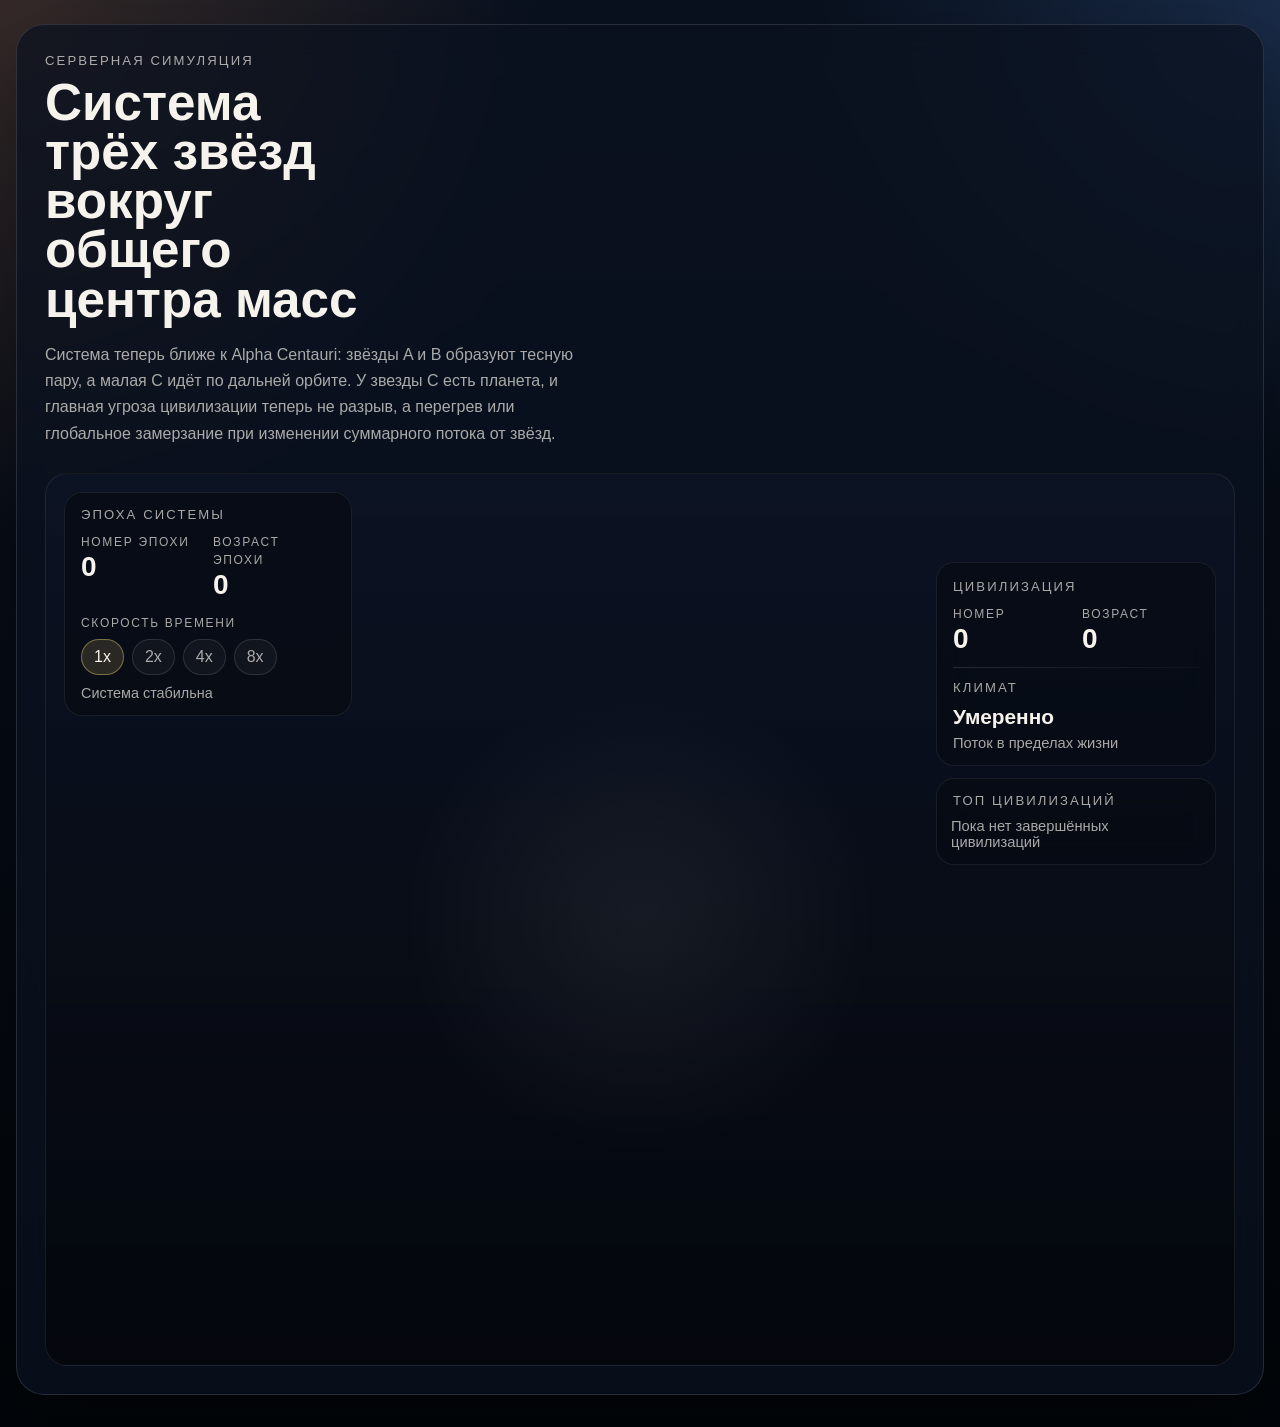
==== index.html @ 6845f2b5 "Move simulation loop to the server" ====
<!doctype html>
<html lang="ru">
  <head>
    <meta charset="UTF-8" />
    <meta name="viewport" content="width=device-width, initial-scale=1.0" />
    <title>Три звезды</title>
    <link rel="stylesheet" href="./styles.css" />
  </head>
  <body>
    <main class="layout">
      <section class="hero">
        <div class="hero-copy">
          <p class="eyebrow">Серверная симуляция</p>
          <h1>Система трёх звёзд вокруг общего центра масс</h1>
          <p class="lead">
            Система теперь ближе к Alpha Centauri: звёзды A и B образуют тесную
            пару, а малая C идёт по дальней орбите. У звезды C есть планета, и
            главная угроза цивилизации теперь не разрыв, а перегрев или глобальное
            замерзание при изменении суммарного потока от звёзд.
          </p>
        </div>

        <div class="scene-frame">
          <canvas id="universe" width="960" height="720" aria-label="Симуляция трёх звёзд"></canvas>
          <div id="civilizationBanner" class="civilization-banner" hidden></div>
          <section class="scene-panel scene-panel-left">
            <p class="eyebrow">Эпоха системы</p>
            <div class="scene-metrics">
              <article class="scene-metric">
                <span class="stat-label">Номер эпохи</span>
                <strong id="epochCount">0</strong>
              </article>
              <article class="scene-metric">
                <span class="stat-label">Возраст эпохи</span>
                <strong id="yearCount">0</strong>
              </article>
            </div>
            <div class="time-controls-block">
              <span class="stat-label">Скорость времени</span>
              <div class="time-controls" aria-label="Скорость времени">
                <button type="button" class="time-button is-active" data-speed="1">1x</button>
                <button type="button" class="time-button" data-speed="2">2x</button>
                <button type="button" class="time-button" data-speed="4">4x</button>
                <button type="button" class="time-button" data-speed="8">8x</button>
              </div>
            </div>
            <p id="systemStatus" class="scene-panel-note">Система стабильна</p>
          </section>
          <aside class="scene-overlay">
            <section class="overlay-card overlay-card-primary">
              <p class="eyebrow">Цивилизация</p>
              <div class="overlay-metrics">
                <article class="overlay-metric">
                  <span class="stat-label">Номер</span>
                  <strong id="civilizationCount">0</strong>
                </article>
                <article class="overlay-metric">
                  <span class="stat-label">Возраст</span>
                  <strong id="civilizationAge">0</strong>
                </article>
              </div>
              <p id="civilizationDeathNotice" class="civilization-death-notice" hidden>Цивилизация мертва</p>
              <div class="overlay-divider"></div>
              <p class="eyebrow">Климат</p>
              <strong id="climateState">Умеренно</strong>
              <p id="climateDetail">Поток в пределах жизни</p>
            </section>
            <section class="overlay-card">
              <p class="eyebrow">Топ Цивилизаций</p>
              <ol id="civilizationRanking" class="epoch-ranking">
                <li class="epoch-ranking-empty">Пока нет завершённых цивилизаций</li>
              </ol>
            </section>
          </aside>
        </div>
      </section>
    </main>

    <script src="./script.js"></script>
  </body>
</html>
---- styles.css ----
:root {
  --bg-top: #09111f;
  --bg-bottom: #020509;
  --panel: rgba(12, 18, 31, 0.74);
  --panel-border: rgba(255, 255, 255, 0.12);
  --text: #f6f3ec;
  --muted: rgba(246, 243, 236, 0.68);
  --accent-a: #f7dd7a;
  --accent-b: #ffb06a;
  --accent-c: #ff6a3d;
}

* {
  box-sizing: border-box;
}

body {
  margin: 0;
  min-height: 100vh;
  font-family: "Avenir Next", "Segoe UI", "Trebuchet MS", sans-serif;
  color: var(--text);
  background:
    radial-gradient(circle at top left, rgba(255, 155, 82, 0.18), transparent 28%),
    radial-gradient(circle at top right, rgba(94, 161, 255, 0.18), transparent 24%),
    linear-gradient(180deg, var(--bg-top), var(--bg-bottom));
}

body::before {
  content: "";
  position: fixed;
  inset: 0;
  pointer-events: none;
  opacity: 0.32;
  background-image:
    radial-gradient(circle at 20% 30%, rgba(255, 255, 255, 0.8) 0 1px, transparent 1.5px),
    radial-gradient(circle at 80% 20%, rgba(255, 255, 255, 0.6) 0 1px, transparent 1.5px),
    radial-gradient(circle at 70% 70%, rgba(255, 255, 255, 0.7) 0 1px, transparent 1.5px),
    radial-gradient(circle at 35% 80%, rgba(255, 255, 255, 0.75) 0 1px, transparent 1.5px);
  background-size: 260px 260px;
}

.layout {
  position: relative;
  width: min(1580px, calc(100vw - 32px));
  margin: 0 auto;
  padding: 24px 0 32px;
}

.hero {
  backdrop-filter: blur(16px);
  background: var(--panel);
  border: 1px solid var(--panel-border);
  border-radius: 28px;
  box-shadow: 0 30px 80px rgba(0, 0, 0, 0.3);
  padding: 28px;
}

.hero-copy {
  max-width: 720px;
}

.eyebrow {
  margin: 0 0 10px;
  font-size: 0.82rem;
  letter-spacing: 0.16em;
  text-transform: uppercase;
  color: var(--muted);
}

h1,
h2,
h3 {
  margin: 0;
  font-family: "Arial Rounded MT Bold", "Avenir Next Condensed", "Trebuchet MS", sans-serif;
  font-weight: 700;
}

h1 {
  max-width: 12ch;
  font-size: clamp(2.4rem, 4vw, 4.6rem);
  line-height: 0.96;
}

.lead {
  margin: 18px 0 0;
  max-width: 62ch;
  font-size: 1rem;
  line-height: 1.65;
  color: var(--muted);
}

.stat-label {
  font-size: 0.75rem;
  letter-spacing: 0.14em;
  text-transform: uppercase;
  color: var(--muted);
}

.scene-frame {
  position: relative;
  margin-top: 26px;
  border-radius: 22px;
  overflow: hidden;
  background:
    radial-gradient(circle at 50% 50%, rgba(255, 255, 255, 0.06), transparent 32%),
    linear-gradient(180deg, rgba(14, 21, 39, 0.7), rgba(4, 7, 12, 0.95));
  border: 1px solid rgba(255, 255, 255, 0.08);
}

#universe {
  display: block;
  width: 100%;
  aspect-ratio: 4 / 3;
}

.scene-overlay {
  position: absolute;
  top: 88px;
  right: 18px;
  display: grid;
  gap: 12px;
  width: min(280px, calc(100% - 36px));
}

.civilization-banner {
  position: absolute;
  top: 18px;
  left: 50%;
  z-index: 3;
  width: min(460px, calc(100% - 180px));
  padding: 14px 18px;
  border-radius: 999px;
  background: rgba(7, 11, 19, 0.82);
  border: 1px solid rgba(255, 255, 255, 0.12);
  backdrop-filter: blur(12px);
  text-align: center;
  font-size: 0.98rem;
  color: var(--text);
  box-shadow: 0 16px 40px rgba(0, 0, 0, 0.28);
  transform: translateX(-50%);
}

.scene-panel {
  position: absolute;
  z-index: 2;
  border-radius: 18px;
  background: rgba(7, 11, 19, 0.74);
  border: 1px solid rgba(255, 255, 255, 0.08);
  backdrop-filter: blur(12px);
}

.scene-panel-left {
  top: 18px;
  left: 18px;
  width: min(288px, calc(100% - 36px));
  padding: 14px 16px;
}

.scene-metrics {
  display: grid;
  grid-template-columns: repeat(2, minmax(0, 1fr));
  gap: 10px;
}

.scene-metric {
  min-width: 0;
}

.scene-metric strong,
.overlay-card .overlay-metric strong {
  display: block;
  margin-top: 4px;
  font-family: "Arial Rounded MT Bold", "Avenir Next Condensed", "Trebuchet MS", sans-serif;
  font-size: 1.75rem;
  line-height: 0.95;
}

.scene-panel-note {
  margin: 10px 0 0;
  color: var(--muted);
  font-size: 0.9rem;
}

.time-controls-block {
  margin-top: 14px;
}

.time-controls {
  display: inline-flex;
  gap: 8px;
  margin-top: 8px;
}

.time-button {
  padding: 8px 12px;
  border: 1px solid rgba(255, 255, 255, 0.12);
  border-radius: 999px;
  background: rgba(255, 255, 255, 0.04);
  color: var(--muted);
  font: inherit;
  cursor: pointer;
  transition:
    color 160ms ease,
    border-color 160ms ease,
    background 160ms ease;
}

.time-button.is-active {
  color: var(--text);
  border-color: rgba(247, 221, 122, 0.4);
  background: rgba(247, 221, 122, 0.14);
}

.civilization-banner.is-burn {
  border-color: rgba(255, 132, 72, 0.42);
  box-shadow: 0 16px 40px rgba(255, 132, 72, 0.16);
}

.civilization-banner.is-freeze {
  border-color: rgba(145, 209, 255, 0.42);
  box-shadow: 0 16px 40px rgba(145, 209, 255, 0.16);
}

.civilization-banner.is-rebirth {
  border-color: rgba(247, 221, 122, 0.42);
  box-shadow: 0 16px 40px rgba(247, 221, 122, 0.16);
}

.overlay-card {
  padding: 14px 16px;
  border-radius: 18px;
  background: rgba(7, 11, 19, 0.7);
  border: 1px solid rgba(255, 255, 255, 0.08);
  backdrop-filter: blur(12px);
}

.overlay-card strong {
  display: block;
  margin-top: 2px;
  font-family: "Arial Rounded MT Bold", "Avenir Next Condensed", "Trebuchet MS", sans-serif;
  font-size: 1.3rem;
}

.overlay-card-primary {
  padding-top: 16px;
}

.overlay-metrics {
  display: grid;
  grid-template-columns: repeat(2, minmax(0, 1fr));
  gap: 12px;
  margin-top: 2px;
}

.overlay-divider {
  height: 1px;
  margin: 14px 0 12px;
  background: linear-gradient(90deg, rgba(255, 255, 255, 0.12), rgba(255, 255, 255, 0.03));
}

.civilization-death-notice {
  margin: 12px 0 0;
  padding: 9px 12px;
  border-radius: 999px;
  background: rgba(255, 96, 72, 0.12);
  border: 1px solid rgba(255, 96, 72, 0.22);
  color: #ffd6ce;
  font-size: 0.84rem;
  letter-spacing: 0.04em;
  text-transform: uppercase;
}

.overlay-card p:last-child {
  margin: 6px 0 0;
  color: var(--muted);
  font-size: 0.92rem;
}

.epoch-ranking {
  margin: 0;
  padding-left: 20px;
  display: grid;
  gap: 10px;
  color: var(--muted);
  font-size: 0.92rem;
}

.epoch-ranking li::marker {
  color: rgba(255, 255, 255, 0.55);
  font-variant-numeric: tabular-nums;
}

.epoch-ranking-empty {
  list-style: none;
  margin-left: -22px;
}

.epoch-ranking strong {
  color: var(--text);
  font-weight: 700;
}

.epoch-ranking p,
.epoch-ranking span {
  display: block;
}

.epoch-ranking p {
  margin: 4px 0 0;
  color: var(--text);
  font-size: 0.88rem;
}

.epoch-ranking span {
  margin-top: 3px;
  color: var(--muted);
  font-size: 0.82rem;
}

@media (max-width: 1080px) {
  .hero {
    padding: 22px;
  }
}

@media (max-width: 640px) {
  .layout {
    width: min(100vw - 20px, 100%);
    padding: 10px 0 24px;
  }

  .hero {
    border-radius: 22px;
  }

  h1 {
    font-size: 2.35rem;
  }

  .scene-overlay {
    position: static;
    width: 100%;
    margin: 12px 0 0;
  }

  .civilization-banner {
    top: 14px;
    width: min(calc(100% - 24px), 460px);
  }

  .scene-panel-left {
    top: 14px;
    left: 14px;
    width: min(248px, calc(100% - 28px));
    padding: 12px 14px;
  }

  .scene-metrics,
  .overlay-metrics {
    grid-template-columns: 1fr;
    gap: 8px;
  }

  .time-controls {
    flex-wrap: wrap;
  }
}
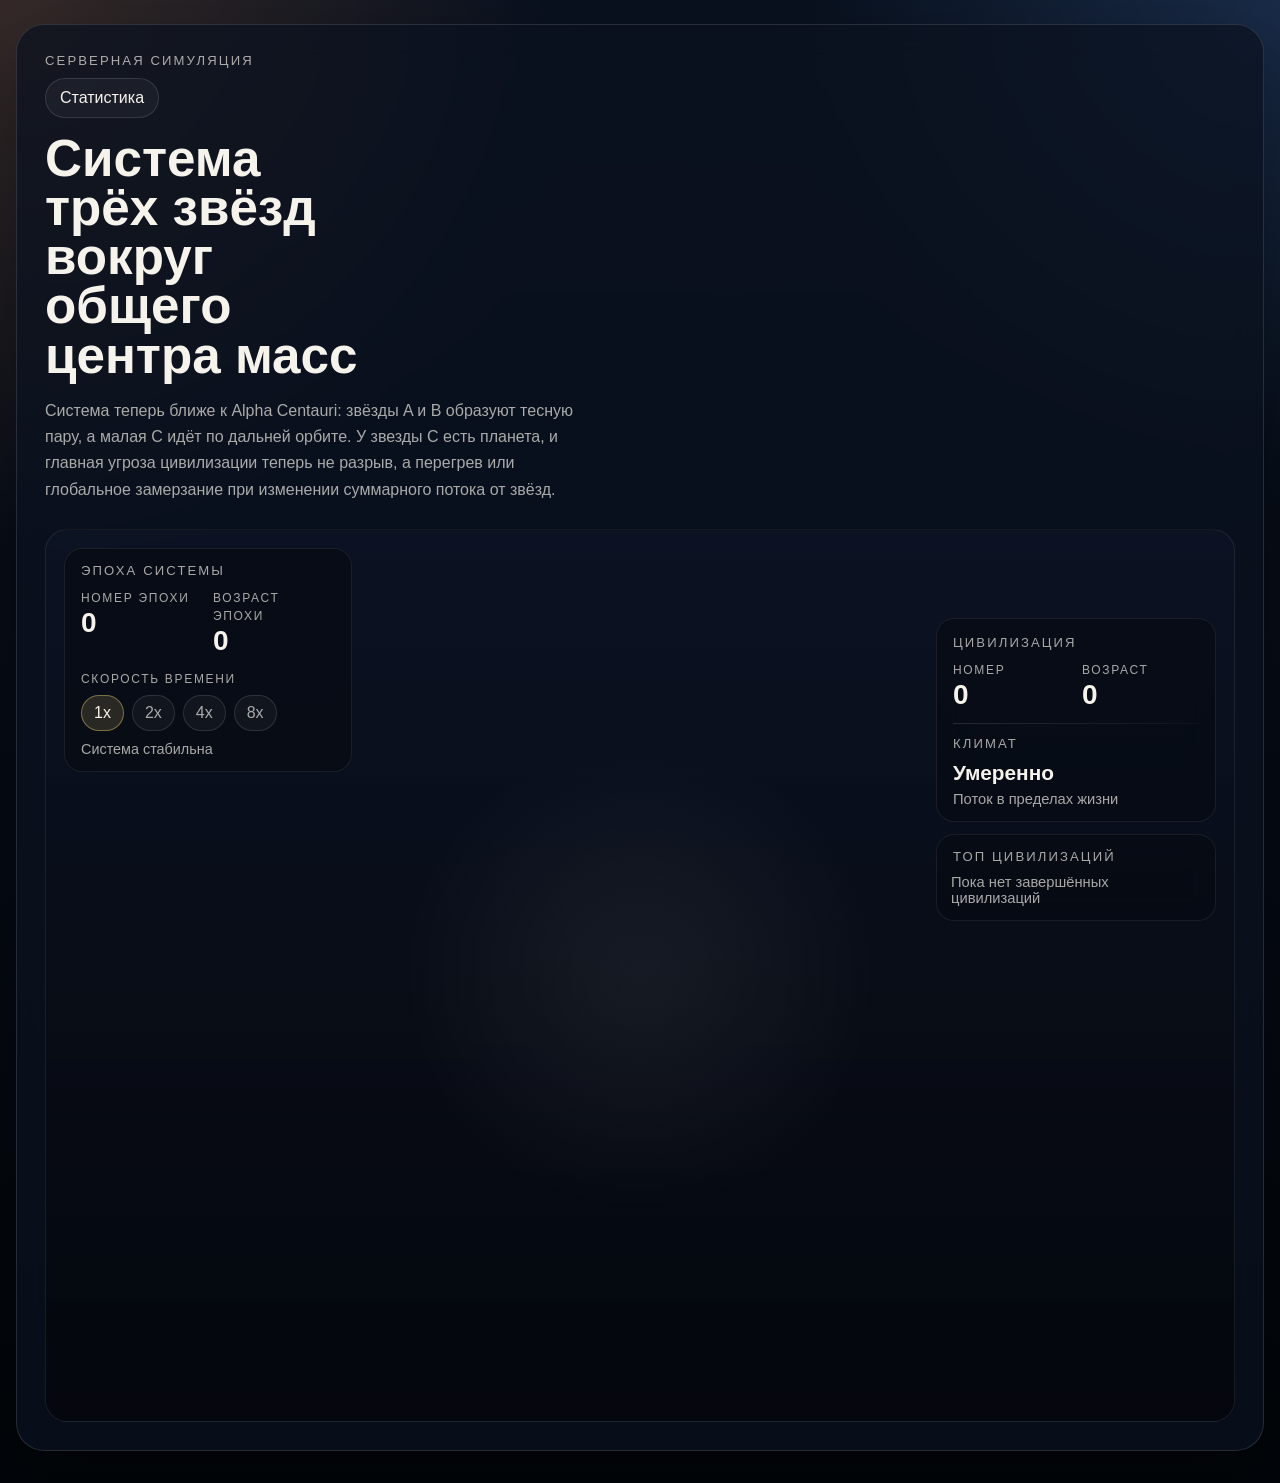
==== commit 8949710d: "Add server stats dashboard" ====
--- a/index.html
+++ b/index.html
@@ -11,6 +11,9 @@
       <section class="hero">
         <div class="hero-copy">
           <p class="eyebrow">Серверная симуляция</p>
+          <div class="page-actions page-actions-inline">
+            <a class="nav-link" href="/stats">Статистика</a>
+          </div>
           <h1>Система трёх звёзд вокруг общего центра масс</h1>
           <p class="lead">
             Система теперь ближе к Alpha Centauri: звёзды A и B образуют тесную
--- a/styles.css
+++ b/styles.css
@@ -258,6 +258,259 @@
   background: linear-gradient(90deg, rgba(255, 255, 255, 0.12), rgba(255, 255, 255, 0.03));
 }
 
+.page-header {
+  display: flex;
+  align-items: flex-start;
+  justify-content: space-between;
+  gap: 18px;
+}
+
+.page-header-copy {
+  max-width: 760px;
+}
+
+.page-actions {
+  display: flex;
+  align-items: center;
+  gap: 10px;
+}
+
+.page-actions-inline {
+  margin-bottom: 16px;
+  justify-content: flex-start;
+}
+
+.nav-link {
+  display: inline-flex;
+  align-items: center;
+  justify-content: center;
+  min-height: 40px;
+  padding: 8px 14px;
+  border-radius: 999px;
+  border: 1px solid rgba(255, 255, 255, 0.12);
+  background: rgba(255, 255, 255, 0.04);
+  color: var(--text);
+  text-decoration: none;
+  transition:
+    color 160ms ease,
+    border-color 160ms ease,
+    background 160ms ease;
+}
+
+.nav-link:hover,
+.time-button:hover {
+  color: var(--text);
+  border-color: rgba(247, 221, 122, 0.36);
+  background: rgba(247, 221, 122, 0.12);
+}
+
+.stats-shell {
+  display: grid;
+  gap: 22px;
+}
+
+.stats-grid {
+  display: grid;
+  grid-template-columns: repeat(4, minmax(0, 1fr));
+  gap: 14px;
+}
+
+.stats-card {
+  padding: 18px;
+  border-radius: 20px;
+  background: rgba(7, 11, 19, 0.66);
+  border: 1px solid rgba(255, 255, 255, 0.08);
+  backdrop-filter: blur(12px);
+}
+
+.stats-card strong {
+  display: block;
+  margin-top: 8px;
+  font-family: "Arial Rounded MT Bold", "Avenir Next Condensed", "Trebuchet MS", sans-serif;
+  font-size: clamp(1.9rem, 3vw, 2.8rem);
+  line-height: 0.95;
+}
+
+.stats-split {
+  display: grid;
+  grid-template-columns: repeat(2, minmax(0, 1fr));
+  gap: 14px;
+}
+
+.stats-detail-card {
+  min-height: 142px;
+}
+
+.stats-detail {
+  margin: 12px 0 0;
+  color: var(--muted);
+  line-height: 1.5;
+}
+
+.stats-panel {
+  padding: 18px;
+}
+
+.stats-panel-header {
+  display: flex;
+  align-items: flex-start;
+  justify-content: space-between;
+  gap: 12px;
+}
+
+.stats-generated {
+  margin: 8px 0 0;
+  color: var(--muted);
+}
+
+.reason-list {
+  display: grid;
+  gap: 10px;
+}
+
+.reason-item {
+  padding: 14px;
+  border-radius: 16px;
+  background: rgba(255, 255, 255, 0.035);
+  border: 1px solid rgba(255, 255, 255, 0.07);
+}
+
+.reason-item-head {
+  display: flex;
+  align-items: flex-start;
+  justify-content: space-between;
+  gap: 12px;
+}
+
+.reason-item-head strong {
+  font-size: 1rem;
+  line-height: 1.4;
+}
+
+.reason-item-head span {
+  display: inline-flex;
+  align-items: center;
+  justify-content: center;
+  min-width: 34px;
+  min-height: 34px;
+  padding: 0 10px;
+  border-radius: 999px;
+  background: rgba(247, 221, 122, 0.12);
+  color: var(--accent-a);
+  font-family: "Arial Rounded MT Bold", "Avenir Next Condensed", "Trebuchet MS", sans-serif;
+}
+
+.reason-item p {
+  margin: 8px 0 0;
+  color: var(--muted);
+}
+
+.epoch-history {
+  display: grid;
+  gap: 14px;
+}
+
+.epoch-record {
+  padding: 16px;
+  border-radius: 18px;
+  background:
+    radial-gradient(circle at top right, rgba(255, 176, 106, 0.08), transparent 32%),
+    rgba(255, 255, 255, 0.03);
+  border: 1px solid rgba(255, 255, 255, 0.08);
+}
+
+.epoch-record-head {
+  display: flex;
+  align-items: flex-start;
+  justify-content: space-between;
+  gap: 12px;
+}
+
+.epoch-record-head strong {
+  margin-top: 2px;
+  display: block;
+  font-size: 1.45rem;
+}
+
+.epoch-badge {
+  display: inline-flex;
+  align-items: center;
+  justify-content: center;
+  min-height: 34px;
+  padding: 6px 12px;
+  border-radius: 999px;
+  background: rgba(255, 255, 255, 0.05);
+  color: var(--muted);
+}
+
+.epoch-record-reason {
+  margin: 12px 0 0;
+  font-size: 1rem;
+}
+
+.epoch-civilizations {
+  display: grid;
+  grid-template-columns: repeat(auto-fit, minmax(180px, 1fr));
+  gap: 10px;
+  margin-top: 14px;
+}
+
+.epoch-civilization {
+  padding: 12px;
+  border-radius: 14px;
+  background: rgba(7, 11, 19, 0.6);
+  border: 1px solid rgba(255, 255, 255, 0.06);
+}
+
+.epoch-civilization strong {
+  display: block;
+  font-size: 1rem;
+}
+
+.epoch-civilization span {
+  display: block;
+  margin-top: 4px;
+  color: var(--accent-a);
+}
+
+.epoch-civilization p {
+  margin: 8px 0 0;
+  color: var(--muted);
+  line-height: 1.45;
+}
+
+.stats-empty {
+  margin: 0;
+  color: var(--muted);
+  line-height: 1.6;
+}
+
+@media (max-width: 1080px) {
+  .stats-grid {
+    grid-template-columns: repeat(2, minmax(0, 1fr));
+  }
+
+  .stats-split {
+    grid-template-columns: 1fr;
+  }
+}
+
+@media (max-width: 760px) {
+  .page-header {
+    flex-direction: column;
+  }
+
+  .page-actions {
+    width: 100%;
+    justify-content: flex-start;
+    flex-wrap: wrap;
+  }
+
+  .stats-grid {
+    grid-template-columns: 1fr;
+  }
+}
+
 .civilization-death-notice {
   margin: 12px 0 0;
   padding: 9px 12px;
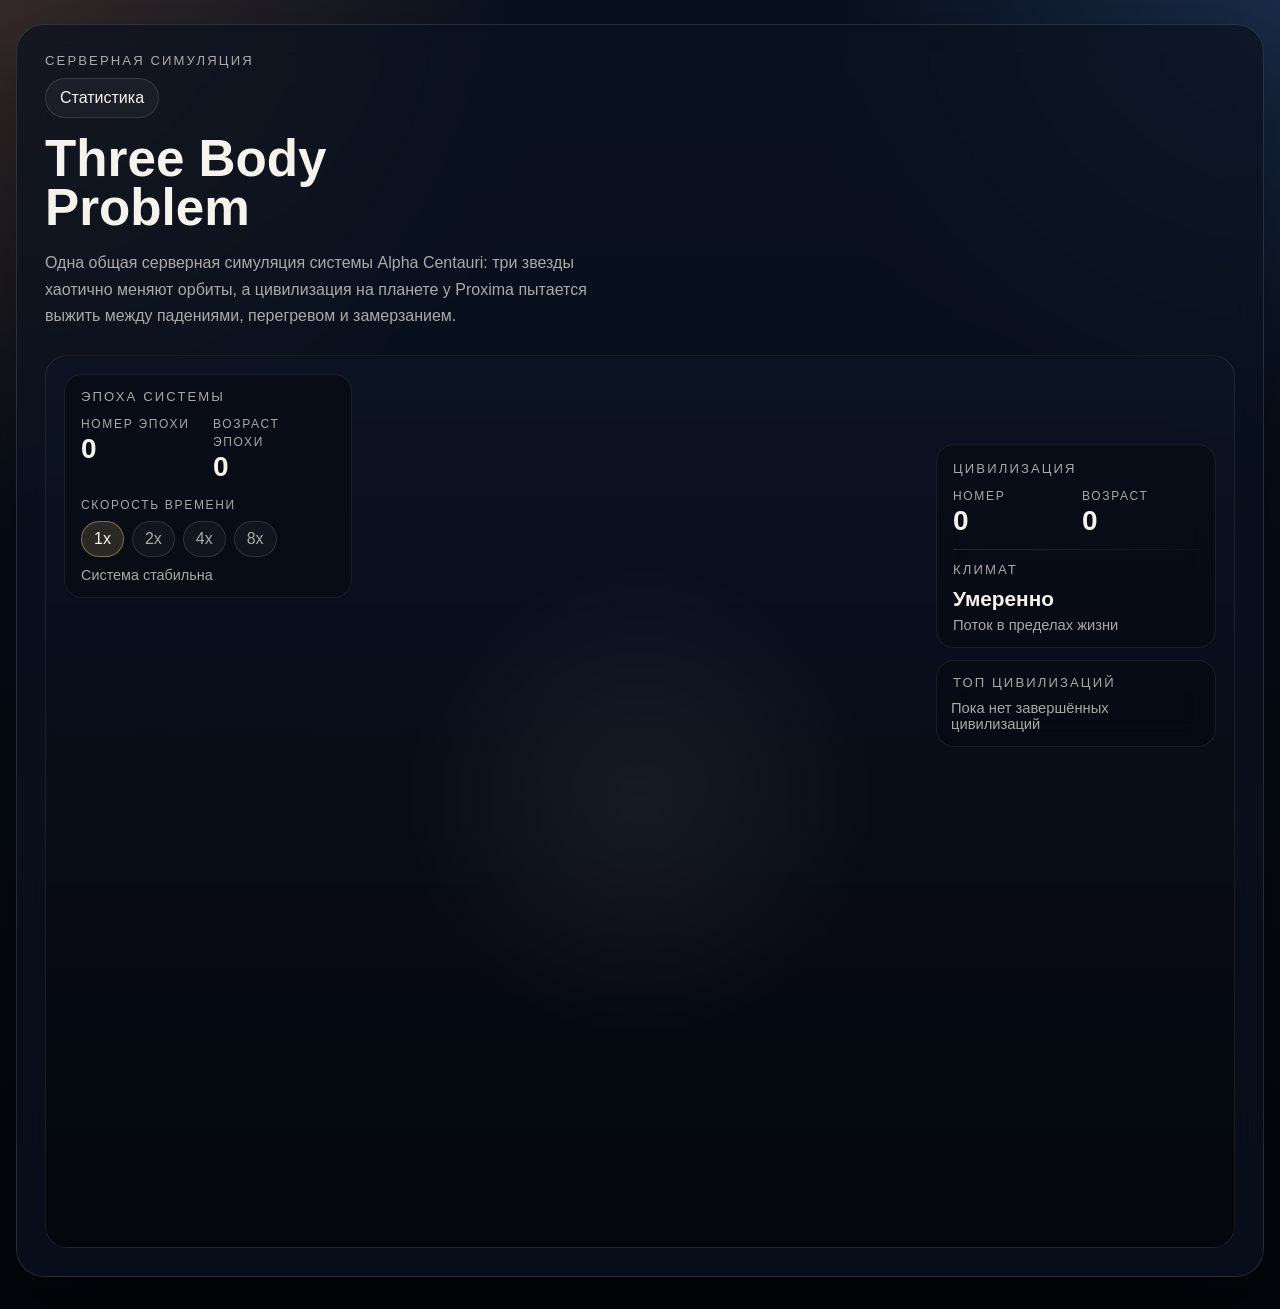
==== commit 96579ab5: "Rename main page to Three Body Problem" ====
--- a/index.html
+++ b/index.html
@@ -3,7 +3,7 @@
   <head>
     <meta charset="UTF-8" />
     <meta name="viewport" content="width=device-width, initial-scale=1.0" />
-    <title>Три звезды</title>
+    <title>Three Body Problem</title>
     <link rel="stylesheet" href="./styles.css" />
   </head>
   <body>
@@ -14,12 +14,11 @@
           <div class="page-actions page-actions-inline">
             <a class="nav-link" href="/stats">Статистика</a>
           </div>
-          <h1>Система трёх звёзд вокруг общего центра масс</h1>
+          <h1>Three Body Problem</h1>
           <p class="lead">
-            Система теперь ближе к Alpha Centauri: звёзды A и B образуют тесную
-            пару, а малая C идёт по дальней орбите. У звезды C есть планета, и
-            главная угроза цивилизации теперь не разрыв, а перегрев или глобальное
-            замерзание при изменении суммарного потока от звёзд.
+            Одна общая серверная симуляция системы Alpha Centauri: три звезды
+            хаотично меняют орбиты, а цивилизация на планете у Proxima пытается
+            выжить между падениями, перегревом и замерзанием.
           </p>
         </div>
 
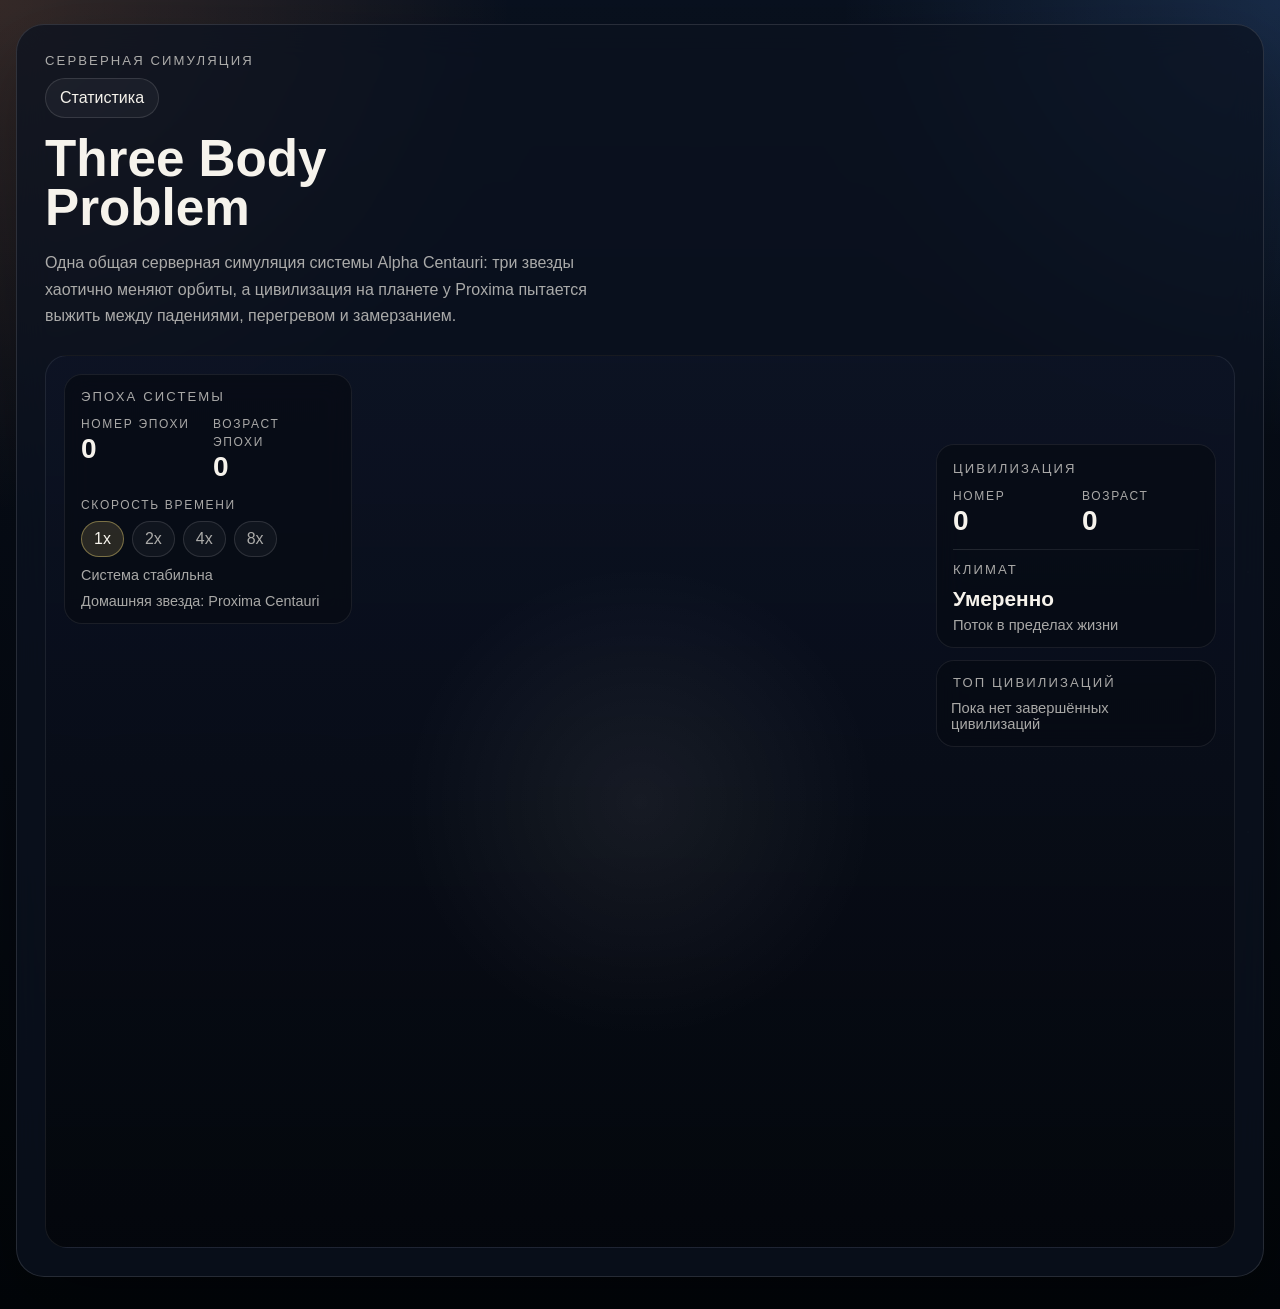
==== commit 0d1d5107: "Add random home star selection" ====
--- a/index.html
+++ b/index.html
@@ -47,6 +47,7 @@
               </div>
             </div>
             <p id="systemStatus" class="scene-panel-note">Система стабильна</p>
+            <p id="homeStarLabel" class="scene-panel-note">Домашняя звезда: Proxima Centauri</p>
           </section>
           <aside class="scene-overlay">
             <section class="overlay-card overlay-card-primary">
--- a/styles.css
+++ b/styles.css
@@ -448,6 +448,14 @@
   font-size: 1rem;
 }
 
+.epoch-record-host {
+  margin: 10px 0 0;
+  color: var(--accent-a);
+  font-size: 0.9rem;
+  letter-spacing: 0.04em;
+  text-transform: uppercase;
+}
+
 .epoch-civilizations {
   display: grid;
   grid-template-columns: repeat(auto-fit, minmax(180px, 1fr));
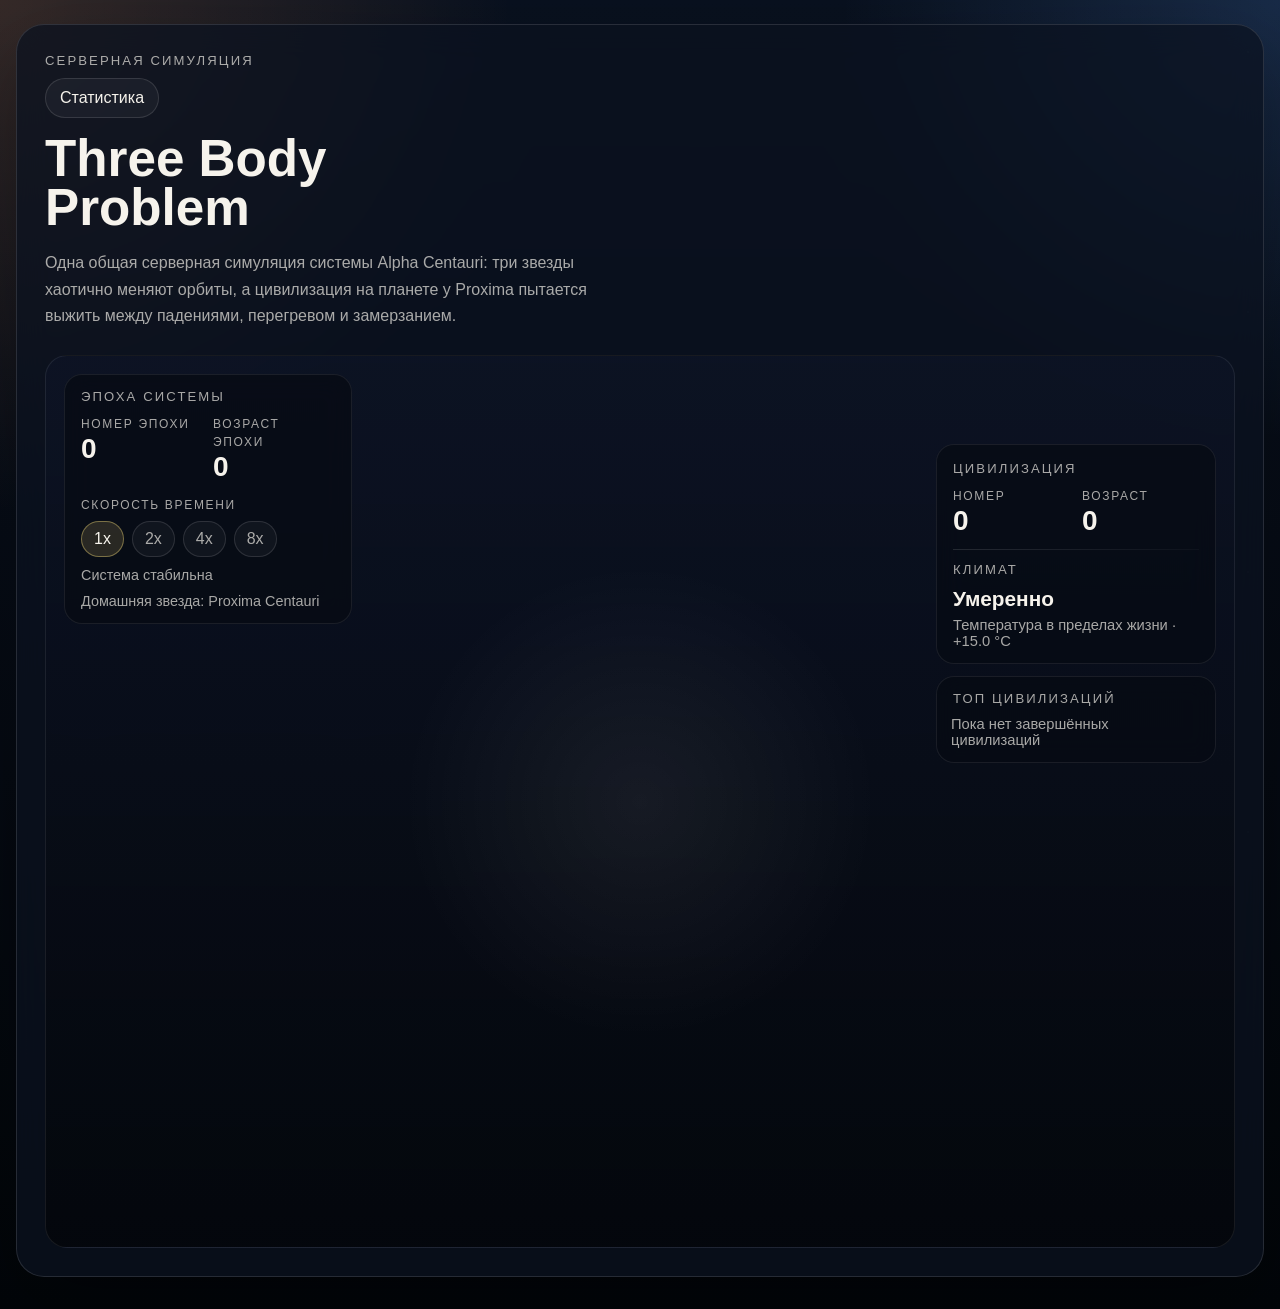
==== commit 2e9f1ea5: "Show climate in Celsius" ====
--- a/index.html
+++ b/index.html
@@ -66,7 +66,7 @@
               <div class="overlay-divider"></div>
               <p class="eyebrow">Климат</p>
               <strong id="climateState">Умеренно</strong>
-              <p id="climateDetail">Поток в пределах жизни</p>
+              <p id="climateDetail">Температура в пределах жизни · +15.0 °C</p>
             </section>
             <section class="overlay-card">
               <p class="eyebrow">Топ Цивилизаций</p>
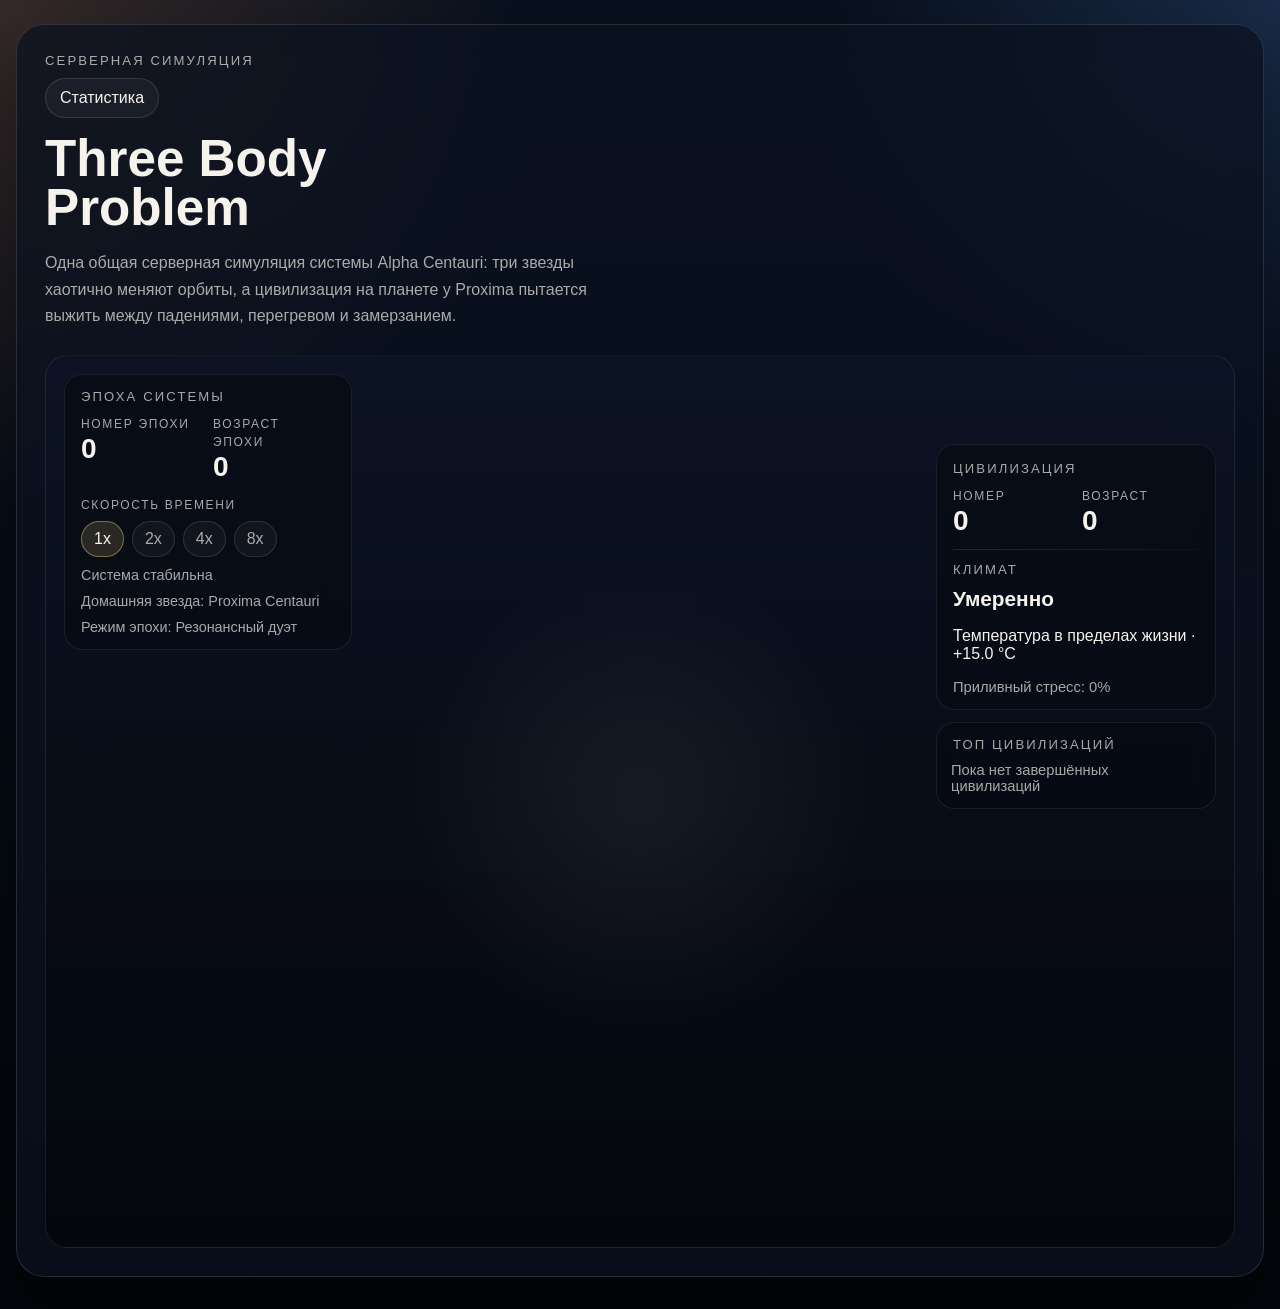
==== commit e3b34437: "Add orbital regimes companion body and tidal stress" ====
--- a/index.html
+++ b/index.html
@@ -48,6 +48,7 @@
             </div>
             <p id="systemStatus" class="scene-panel-note">Система стабильна</p>
             <p id="homeStarLabel" class="scene-panel-note">Домашняя звезда: Proxima Centauri</p>
+            <p id="regimeLabel" class="scene-panel-note">Режим эпохи: Резонансный дуэт</p>
           </section>
           <aside class="scene-overlay">
             <section class="overlay-card overlay-card-primary">
@@ -67,6 +68,7 @@
               <p class="eyebrow">Климат</p>
               <strong id="climateState">Умеренно</strong>
               <p id="climateDetail">Температура в пределах жизни · +15.0 °C</p>
+              <p id="tidalStressLabel">Приливный стресс: 0%</p>
             </section>
             <section class="overlay-card">
               <p class="eyebrow">Топ Цивилизаций</p>
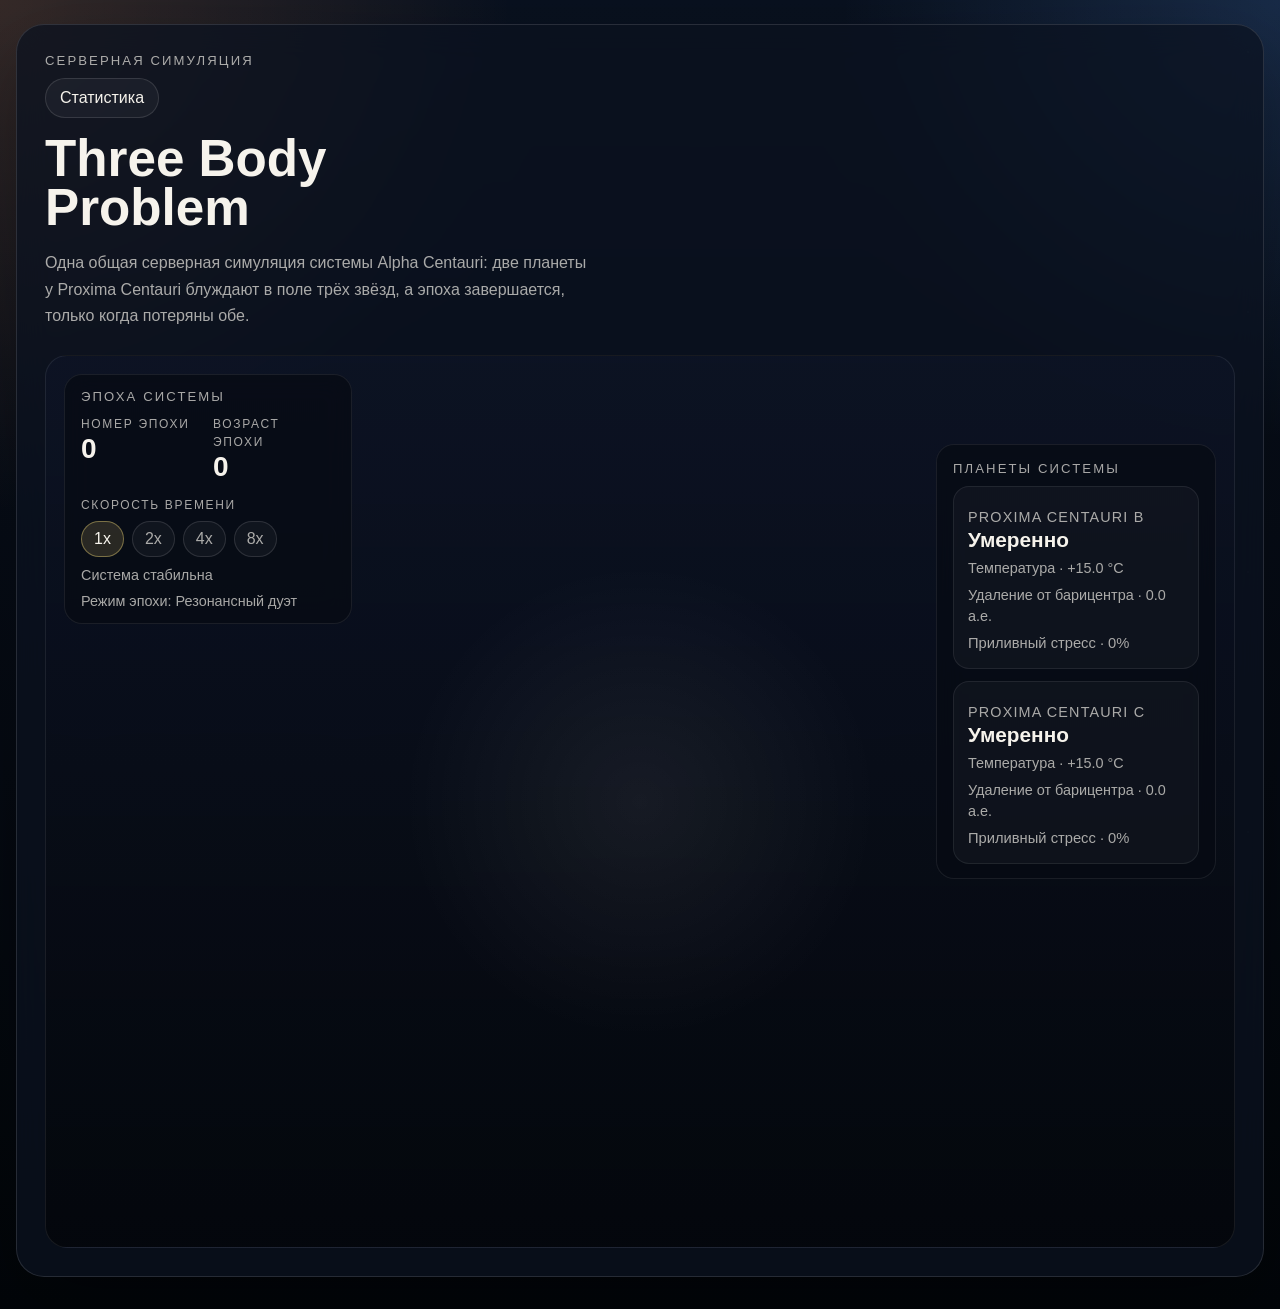
==== commit bb2c7432: "Switch main page to dual-planet observer mode" ====
--- a/index.html
+++ b/index.html
@@ -16,15 +16,14 @@
           </div>
           <h1>Three Body Problem</h1>
           <p class="lead">
-            Одна общая серверная симуляция системы Alpha Centauri: три звезды
-            хаотично меняют орбиты, а цивилизация на планете у Proxima пытается
-            выжить между падениями, перегревом и замерзанием.
+            Одна общая серверная симуляция системы Alpha Centauri: две планеты
+            у Proxima Centauri блуждают в поле трёх звёзд, а эпоха завершается,
+            только когда потеряны обе.
           </p>
         </div>
 
         <div class="scene-frame">
           <canvas id="universe" width="960" height="720" aria-label="Симуляция трёх звёзд"></canvas>
-          <div id="civilizationBanner" class="civilization-banner" hidden></div>
           <section class="scene-panel scene-panel-left">
             <p class="eyebrow">Эпоха системы</p>
             <div class="scene-metrics">
@@ -47,34 +46,27 @@
               </div>
             </div>
             <p id="systemStatus" class="scene-panel-note">Система стабильна</p>
-            <p id="homeStarLabel" class="scene-panel-note">Домашняя звезда: Proxima Centauri</p>
             <p id="regimeLabel" class="scene-panel-note">Режим эпохи: Резонансный дуэт</p>
           </section>
           <aside class="scene-overlay">
             <section class="overlay-card overlay-card-primary">
-              <p class="eyebrow">Цивилизация</p>
-              <div class="overlay-metrics">
-                <article class="overlay-metric">
-                  <span class="stat-label">Номер</span>
-                  <strong id="civilizationCount">0</strong>
+              <p class="eyebrow">Планеты системы</p>
+              <div class="planet-readouts">
+                <article class="planet-readout">
+                  <p class="planet-readout-title">Proxima Centauri b</p>
+                  <strong id="planetBClimateState">Умеренно</strong>
+                  <p id="planetBClimateDetail">Температура · +15.0 °C</p>
+                  <p id="planetBDistance">Удаление от барицентра · 0.0 а.е.</p>
+                  <p id="planetBStress">Приливный стресс · 0%</p>
                 </article>
-                <article class="overlay-metric">
-                  <span class="stat-label">Возраст</span>
-                  <strong id="civilizationAge">0</strong>
+                <article class="planet-readout">
+                  <p class="planet-readout-title">Proxima Centauri c</p>
+                  <strong id="planetCClimateState">Умеренно</strong>
+                  <p id="planetCClimateDetail">Температура · +15.0 °C</p>
+                  <p id="planetCDistance">Удаление от барицентра · 0.0 а.е.</p>
+                  <p id="planetCStress">Приливный стресс · 0%</p>
                 </article>
               </div>
-              <p id="civilizationDeathNotice" class="civilization-death-notice" hidden>Цивилизация мертва</p>
-              <div class="overlay-divider"></div>
-              <p class="eyebrow">Климат</p>
-              <strong id="climateState">Умеренно</strong>
-              <p id="climateDetail">Температура в пределах жизни · +15.0 °C</p>
-              <p id="tidalStressLabel">Приливный стресс: 0%</p>
-            </section>
-            <section class="overlay-card">
-              <p class="eyebrow">Топ Цивилизаций</p>
-              <ol id="civilizationRanking" class="epoch-ranking">
-                <li class="epoch-ranking-empty">Пока нет завершённых цивилизаций</li>
-              </ol>
             </section>
           </aside>
         </div>
--- a/styles.css
+++ b/styles.css
@@ -245,6 +245,39 @@
   padding-top: 16px;
 }
 
+.planet-readouts {
+  display: grid;
+  gap: 12px;
+}
+
+.planet-readout {
+  padding: 14px;
+  border-radius: 16px;
+  background: rgba(255, 255, 255, 0.035);
+  border: 1px solid rgba(255, 255, 255, 0.08);
+}
+
+.planet-readout-title {
+  margin: 0 0 8px;
+  font-size: 0.86rem;
+  letter-spacing: 0.08em;
+  text-transform: uppercase;
+  color: var(--muted);
+}
+
+.planet-readout strong {
+  display: block;
+  margin-top: 0;
+}
+
+.planet-readout p:last-child,
+.planet-readout p {
+  margin: 6px 0 0;
+  color: var(--muted);
+  font-size: 0.9rem;
+  line-height: 1.45;
+}
+
 .overlay-metrics {
   display: grid;
   grid-template-columns: repeat(2, minmax(0, 1fr));
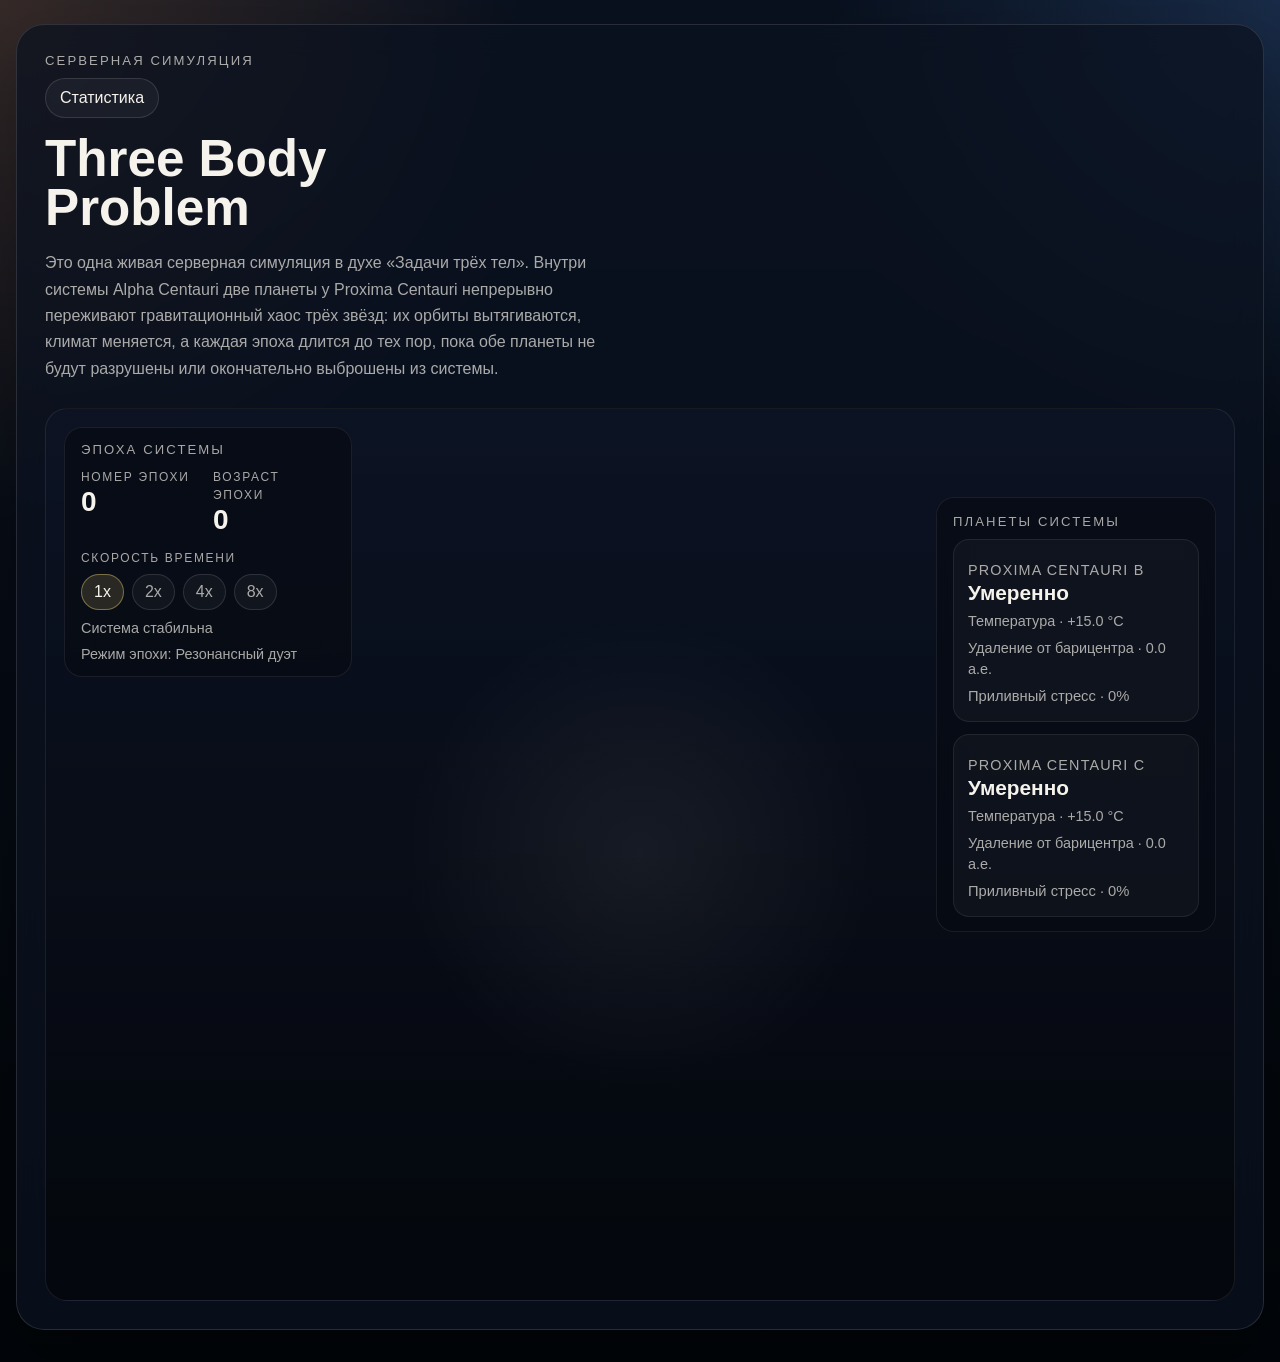
==== commit 05199cb8: "Improve main page description" ====
--- a/index.html
+++ b/index.html
@@ -16,9 +16,11 @@
           </div>
           <h1>Three Body Problem</h1>
           <p class="lead">
-            Одна общая серверная симуляция системы Alpha Centauri: две планеты
-            у Proxima Centauri блуждают в поле трёх звёзд, а эпоха завершается,
-            только когда потеряны обе.
+            Это одна живая серверная симуляция в духе «Задачи трёх тел». Внутри
+            системы Alpha Centauri две планеты у Proxima Centauri непрерывно
+            переживают гравитационный хаос трёх звёзд: их орбиты вытягиваются,
+            климат меняется, а каждая эпоха длится до тех пор, пока обе планеты
+            не будут разрушены или окончательно выброшены из системы.
           </p>
         </div>
 
